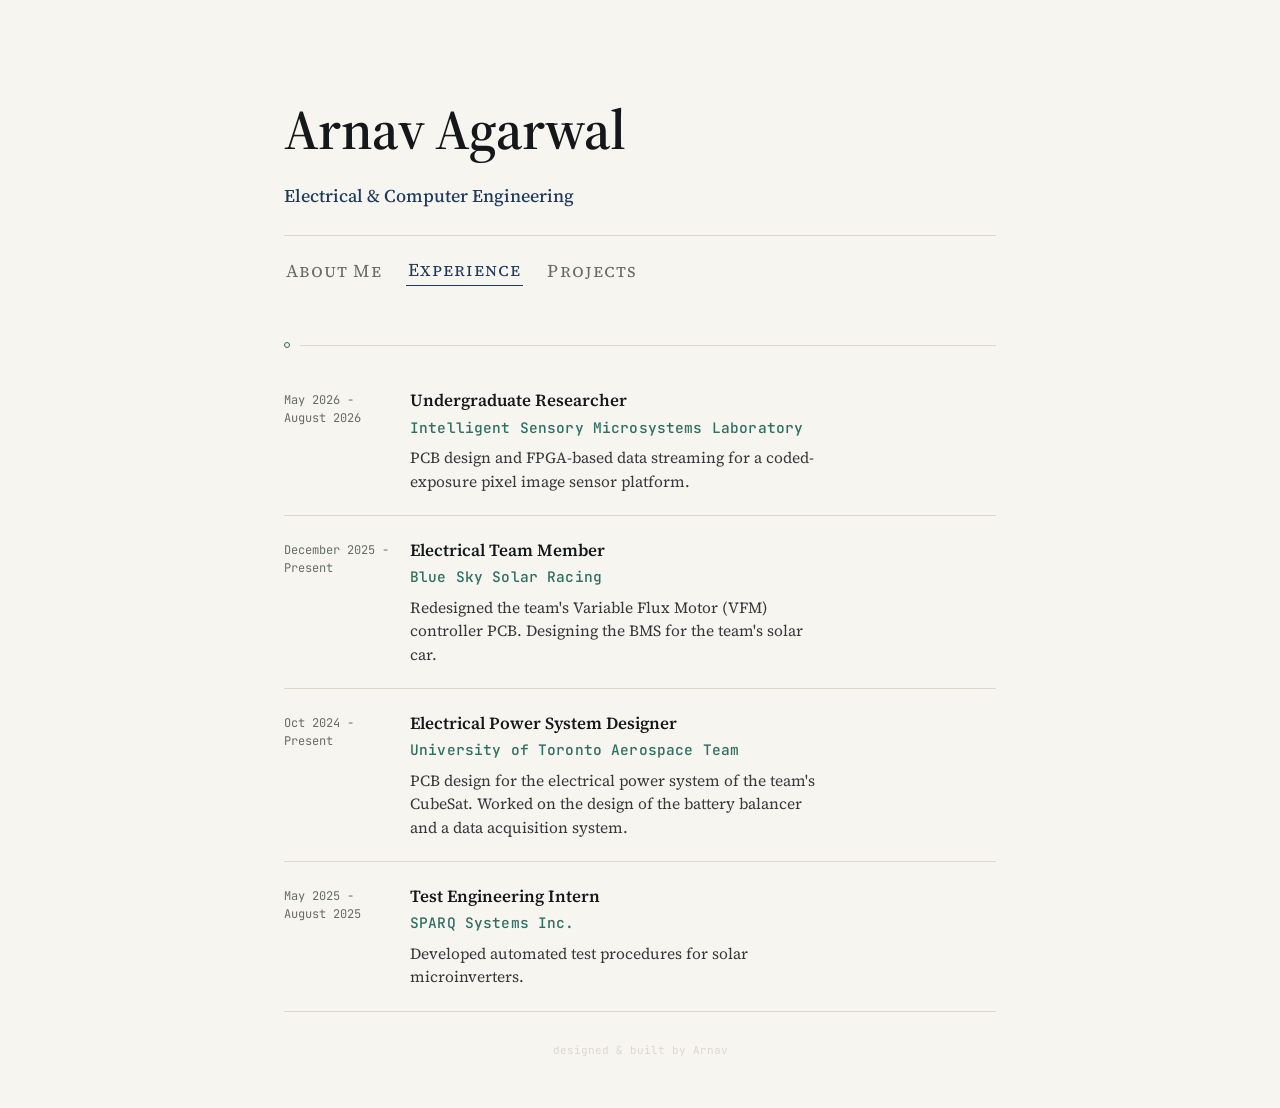
==== experience.html @ 0f244ae4 "." ====
<!DOCTYPE html>
<html lang="en">
<head>
<meta charset="UTF-8">
<meta name="viewport" content="width=device-width, initial-scale=1.0">
<title>Arnav Agarwal</title>
<link rel="preconnect" href="https://fonts.googleapis.com">
<link rel="preconnect" href="https://fonts.gstatic.com" crossorigin>
<link href="https://fonts.googleapis.com/css2?family=Source+Serif+4:opsz,wght@8..60,400;8..60,500;8..60,600&family=JetBrains+Mono:wght@400;500;600&display=swap" rel="stylesheet">
<link rel="stylesheet" href="assets/css/style.css">
</head>

<body>

<!--
  HOW TO EDIT THIS PAGE
  - Colors, fonts, spacing → assets/css/style.css (one file controls the whole site)
  - Experience entries → copy/edit a <div class="exp-item"> block below
-->

<main>

  <header class="page-head">
    <span class="name">Arnav Agarwal</span>
    <p class="role-line">Electrical &amp; Computer Engineering</p>
    <nav class="top-nav">
      <a href="index.html">About Me</a>
      <a href="experience.html" class="active">Experience</a>
      <a href="projects.html">Projects</a>
    </nav>
  </header>

  <div class="trace"><div class="via"></div><div class="seg"></div></div>

  <section id="experience">

    <div class="exp-item">
      <div class="exp-date mono">May 2026 - August 2026</div>
      <div>
        <p class="exp-role">Undergraduate Researcher</p>
        <p class="exp-org"><a href="https://www.eecg.utoronto.ca/~roman/" target="_blank" rel="noopener">Intelligent Sensory Microsystems Laboratory</a></p>
        <p class="exp-desc">PCB design and FPGA-based data streaming for a coded-exposure pixel image sensor platform.</p>
      </div>
    </div>

    <div class="exp-item">
      <div class="exp-date mono">December 2025 - Present</div>
      <div>
        <p class="exp-role">Electrical Team Member</p>
        <p class="exp-org"><a href="https://www.blueskysolar.org/" target="_blank" rel="noopener">Blue Sky Solar Racing</a></p>
        <p class="exp-desc">Redesigned the team's Variable Flux Motor (VFM) controller PCB. Designing the BMS for the team's solar car.</p>
      </div>
    </div>

    <div class="exp-item">
      <div class="exp-date mono">Oct 2024 - Present</div>
      <div>
        <p class="exp-role">Electrical Power System Designer</p>
        <p class="exp-org"><a href="https://www.utat.ca/space-systems" target="_blank" rel="noopener">University of Toronto Aerospace Team</a></p>
        <p class="exp-desc">PCB design for the electrical power system of the team's CubeSat. Worked on the design of the battery balancer and a data acquisition system.</p>
      </div>
    </div>    

    <div class="exp-item">
      <div class="exp-date mono">May 2025 - August 2025</div>
      <div>
        <p class="exp-role">Test Engineering Intern</p>
        <p class="exp-org"><a href="https://www.sparqsys.com/" target="_blank" rel="noopener">SPARQ Systems Inc.</a></p>
        <p class="exp-desc">Developed automated test procedures for solar microinverters.</p>
      </div>
    </div>

  </section>

</main>

<footer class="sig">designed &amp; built by Arnav</footer>

</body>
</html>
---- assets/css/style.css ----
/* ================================================================
   PORTFOLIO STYLESHEET
   This one file controls the look of every page (index.html +
   everything in /projects). Edit here and it updates the whole site.
   ================================================================

   QUICK EDITS
   -----------
   • Change colors           → edit the :root variables right below
   • Change fonts            → edit the font-family lines below
                                 (and the <link> tag in each HTML
                                 file's <head> if you swap providers)
   • Change page width       → --max (narrow pages) / --max-wide (nav,
                                 project detail pages)
   • Change project card     → see "PROJECTS: one per row" section
   • Change project page     → see "PROJECT DETAIL PAGE" section
     layout                    near the bottom of this file
   ================================================================ */

:root{
  /* Background tones */
  --paper: #F6F5F0;          /* page background */
  --paper-raised: #FDFCF9;   /* cards, image placeholders */

  /* Text tones */
  --ink: #15181A;            /* body text */
  --muted: #676C67;          /* secondary text, captions */

  /* Accent colors — change these two to re-theme the whole site */
  --pcb-navy: #1E3A5C;       /* primary accent: headings, links, hover states */
  --pcb-navy-soft: #E3E9F0;  /* light navy tint, used behind stack-tag labels */
  --accent: #2F6E63;         /* secondary accent: eyebrows, tags, dividers */
  --accent-soft: #DEEAE6;    /* light accent tint (currently unused, available) */

  --line: #DBD8CE;           /* hairline borders / dividers */

  /* Layout widths */
  --max: 760px;              /* home page content width */
  --max-wide: 880px;         /* nav bar + project detail page width */
}

*{ box-sizing: border-box; }
html{ scroll-behavior: smooth; }

body{
  margin: 0;
  background: var(--paper);
  color: var(--ink);
  font-family: 'Source Serif 4', Georgia, serif;   /* body/display serif */
  -webkit-font-smoothing: antialiased;
  line-height: 1.5;
}

.mono{ font-family: 'JetBrains Mono', ui-monospace, monospace; }  /* labels, dates, tags */
a{ color: inherit; }

main{ max-width: var(--max); margin: 0 auto; padding: 0 24px; }
main.wide{ max-width: var(--max-wide); }

/* ---------- Trace divider (signature element) ---------- */
.trace{
  display: flex;
  align-items: center;
  gap: 10px;
  margin: 64px 0 40px;
  color: var(--line);
}
.trace .seg{ flex: 1; height: 1px; background: var(--line); }
.trace .via{
  width: 6px; height: 6px; border-radius: 50%;
  border: 1.5px solid var(--accent);
  background: var(--paper);
  flex-shrink: 0;
}
.trace .label{
  font-family: 'JetBrains Mono', monospace;
  font-size: 11px;
  letter-spacing: 0.12em;
  color: var(--muted);
  text-transform: uppercase;
  white-space: nowrap;
}

/* ---------- Page header (name + role + top-nav) ----------
   Shared by index.html / experience.html / projects.html. Not
   sticky — it's part of the normal page flow, same as it appears
   on every page. The nav row sits under the name/role, separated
   by a hairline, with the current page underlined. */
.page-head{ padding: 88px 0 8px; }
.eyebrow{
  font-family: 'JetBrains Mono', monospace;
  font-size: 12px;
  letter-spacing: 0.14em;
  color: var(--accent);
  text-transform: uppercase;
  margin-bottom: 18px;
}
.name{
  display: block;
  font-size: clamp(38px, 6vw, 56px);
  font-weight: 600;
  margin: 0 0 10px;
  letter-spacing: -0.01em;
}
.role-line{ font-size: 18px; color: var(--pcb-navy); margin: 0 0 26px; font-weight: 500; }
.lede{ max-width: 54ch; font-size: 17px; color: var(--ink); opacity: 0.85; margin: 40px 0 0; }

nav.top-nav{
  display: flex;
  gap: 22px;
  align-items: center;
  padding-top: 18px;
  border-top: 1px solid var(--line);
  font-family: 'Source Serif 4', Georgia, serif;
  font-variant: small-caps;
  letter-spacing: 0.06em;
  font-size: 18px;
}
nav.top-nav a{
  color: var(--muted);
  text-decoration: none;
  padding: 2px 2px;
  transition: color .15s ease;
}
nav.top-nav a:hover{ color: var(--pcb-navy); }
nav.top-nav a.active{
  color: var(--pcb-navy);
  border-bottom: 1px solid var(--pcb-navy);
}

/* Consistent breathing room below the nav on every page — whether
   the next element is a section (Experience/Projects) or the trace
   divider (Home), the gap under the nav is the same 48px. */
.page-head + section,
.page-head + .trace{ margin-top: 48px; }

/* ---------- Page title (Experience / Projects) ---------- */
h1.page-title{
  font-size: clamp(34px, 5vw, 46px);
  font-weight: 600;
  letter-spacing: -0.01em;
  margin: 48px 0 12px;
}
p.page-lede{
  font-size: 15.5px;
  color: var(--muted);
  font-style: italic;
  max-width: 50ch;
  margin: 0 0 44px;
}

section h2{
  font-family: 'JetBrains Mono', monospace;
  font-size: 12.5px;
  letter-spacing: 0.14em;
  text-transform: uppercase;
  color: var(--pcb-navy);
  margin: 0 0 28px;
}

#about p{ max-width: 58ch; font-size: 17px; }

/* ---------- Experience ---------- */
.exp-item{
  display: grid;
  grid-template-columns: 108px 1fr;
  gap: 18px;
  padding: 22px 0;
  border-top: 1px solid var(--line);
}
.exp-item:first-child{ border-top: none; padding-top: 0; }
.exp-item:last-child{ border-bottom: 1px solid var(--line); }
.exp-date{ font-family: 'JetBrains Mono', monospace; font-size: 12px; color: var(--muted); padding-top: 3px; }
.exp-role{ font-size: 17px; font-weight: 600; margin: 0 0 3px; }
.exp-org{
  font-size: 14.5px; color: var(--accent); font-weight: 500; margin: 0 0 8px;
  font-family: 'JetBrains Mono', monospace; letter-spacing: 0.01em;
}
.exp-org a{ color: inherit; text-decoration: none; }
.exp-org a:hover{ text-decoration: underline; }
.exp-desc{ font-size: 15.5px; color: var(--ink); opacity: 0.85; margin: 0; max-width: 52ch; }

/* ---------- Projects: one per row, image cards ----------
   Edit these to change the size/spacing of the cards on the
   homepage. The HTML for each card lives in index.html under
   the <div class="project-list"> — copy/paste a <a class=
   "project-row"> block there to add a new project. */
.project-list{ display: grid; grid-template-columns: repeat(2, 1fr); gap: 32px 28px; }  /* 2 cards per row; gap = space between cards */
.project-row{
  display: flex;
  flex-direction: column;
  text-decoration: none;
  color: inherit;
  background: var(--paper-raised);
  border: 1px solid var(--line);
  border-radius: 4px;
  overflow: hidden;
  transition: border-color .15s ease, transform .15s ease;
}
.project-row:hover, .project-row:focus-visible{
  border-color: var(--pcb-navy);
  transform: translateY(-2px);
  outline: none;
}
.project-row-media .img-ph{
  min-height: 190px;   /* height of the image on each homepage card */
  border: none;
  border-radius: 0;
}
.project-row-body{ padding: 20px 22px 24px; }
.project-row .project-title{ font-size: 19px; font-weight: 600; margin: 0 0 8px; }
.project-row .project-desc{
  font-size: 14.5px;
  color: var(--muted);
  margin: 0 0 12px;
  max-width: 60ch;
}
.project-row .view-link{
  font-family: 'JetBrains Mono', monospace;
  font-size: 12px;
  color: var(--accent);
  letter-spacing: 0.02em;
}
.project-row:hover .view-link{ color: var(--pcb-navy); }

@media (max-width: 640px){
  .project-list{ grid-template-columns: 1fr; }
  .project-row-media .img-ph{ min-height: 200px; }
  .project-row-body{ padding: 20px; }
}

/* ---------- Contact / Footer ---------- */
#contact{ padding-bottom: 90px; }
.contact-links{ display: flex; gap: 28px; margin-top: 6px; }
.contact-links a{
  font-family: 'JetBrains Mono', monospace;
  font-size: 14px;
  text-decoration: none;
  color: var(--ink);
  border-bottom: 1px solid var(--accent);
  padding-bottom: 2px;
  transition: color .15s ease;
}
.contact-links a:hover{ color: var(--pcb-navy); border-color: var(--pcb-navy); }

footer.sig{
  text-align: center;
  font-family: 'JetBrains Mono', monospace;
  font-size: 11px;
  color: var(--line);
  padding: 30px 0 50px;
}

/* ============================================================
   PROJECT DETAIL PAGE
   Styles for the individual project pages in /projects/*.html.
   Each page uses this structure — copy an existing project page
   to make a new one, or copy these block patterns within a page
   to add more sections:

     <div class="doc-section">      ← a text block (heading + paragraphs/list)
       <h3>...</h3>
       <p>...</p>
     </div>
     <div class="doc-image">        ← a full-width image below it
       <div class="img-ph"><span class="cap">caption</span></div>
     </div>

   Repeat that pair as many times as needed. Order is just
   top-to-bottom in the HTML — no left/right alternating.
   ============================================================ */

.project-hero{ padding: 0 0 8px; }
.project-hero h1{
  font-size: clamp(32px, 5vw, 44px);
  font-weight: 600;
  margin: 0 0 14px;
  letter-spacing: -0.01em;
}
.project-hero .stack-tags{
  display: flex;
  flex-wrap: wrap;
  gap: 8px;
  margin: 0 0 20px;
}
.stack-tag{
  font-family: 'JetBrains Mono', monospace;
  font-size: 11.5px;
  color: var(--pcb-navy);
  background: var(--pcb-navy-soft);
  border: 1px solid var(--line);
  border-radius: 3px;
  padding: 4px 9px;
}
.project-hero .summary{ max-width: 100ch; margin: 0 auto; font-size: 18px; opacity: 0.9; }

/* Image placeholder — once you have a photo, just drop an <img> tag
   inside the existing div, no other changes needed:
     <div class="img-ph"><span class="cap">...</span><img src="your-image.jpg" alt="..."></div>
   The img automatically fills the frame (object-fit: cover) behind the
   caption bar, at whatever size the surrounding context defines
   (card, slider frame, lightbox, etc.) — nothing to reformat by hand. */
.img-ph{
  background:
    repeating-linear-gradient(135deg, var(--line) 0, var(--line) 1px, transparent 1px, transparent 14px),
    var(--paper-raised);
  border: 1px solid var(--line);
  border-radius: 3px;
  position: relative;
  display: flex;
  align-items: flex-end;
  min-height: 220px;
  overflow: hidden;
}
.img-ph img{
  position: absolute;
  inset: 0;
  width: 100%;
  height: 100%;
  object-fit: cover;
  display: block;
}
.img-ph .cap{
  position: relative;
  z-index: 1;
  font-family: 'JetBrains Mono', monospace;
  font-size: 11px;
  color: var(--muted);
  background: var(--paper-raised);
  padding: 8px 12px;
  border-top: 1px solid var(--line);
  width: 100%;
}

/* ---------- Image slider (replaces the old thumbnail gallery) ----------
   One image shown at a time inside <div class="slider" data-slider">.
   Pick an image with the arrows or the dots below — the mono label
   above the frame updates to that image's caption. Markup:

     <div class="slider" data-slider>
       <p class="slider-heading mono" data-slider-heading>...</p>
       <div class="slider-frame">
         <button class="slider-arrow prev" data-slider-prev>‹</button>
         <div class="slider-track">
           <div class="img-ph slide is-active" data-slide><span class="cap">...</span></div>
           <div class="img-ph slide" data-slide><span class="cap">...</span></div>
         </div>
         <button class="slider-arrow next" data-slider-next>›</button>
       </div>
       <div class="slider-dots" data-slider-dots>
         <button class="dot is-active" aria-label="Show image 1"></button>
         <button class="dot" aria-label="Show image 2"></button>
       </div>
     </div>

   Add/remove a <div class="slide"> + matching <button class="dot">
   to change the image count. No-JS fallback shows the first slide. */
.slider{ margin: 44px 0; }
.slider-heading{
  font-family: 'JetBrains Mono', monospace;
  font-size: 13px;
  letter-spacing: 0.06em;
  color: var(--accent);
  margin: 0 0 14px;
  transition: opacity .15s ease;
}
.slider-frame{ display: flex; align-items: center; gap: 14px; }
.slider-track{ flex: 1; min-width: 0; }
.slider-track .slide{ display: none; cursor: zoom-in; }
.slider-track .slide.is-active{ display: flex; }
.slider-track .img-ph{ width: 100%; min-height: 300px; }
.slider-arrow{
  flex-shrink: 0;
  width: 38px;
  height: 38px;
  border-radius: 50%;
  border: 1px solid var(--line);
  background: var(--paper-raised);
  color: var(--muted);
  font-size: 17px;
  line-height: 1;
  cursor: pointer;
  display: flex;
  align-items: center;
  justify-content: center;
  transition: color .15s ease, border-color .15s ease;
}
.slider-arrow:hover, .slider-arrow:focus-visible{ color: var(--pcb-navy); border-color: var(--pcb-navy); outline: none; }
.slider-dots{ display: flex; justify-content: center; gap: 9px; margin-top: 16px; }
.slider-dots .dot{
  width: 7px;
  height: 7px;
  padding: 0;
  border-radius: 50%;
  border: 1.5px solid var(--line);
  background: transparent;
  cursor: pointer;
  transition: background-color .15s ease, border-color .15s ease;
}
.slider-dots .dot:hover{ border-color: var(--pcb-navy); }
.slider-dots .dot.is-active{ background: var(--accent); border-color: var(--accent); }

@media (max-width: 620px){
  .slider-track .img-ph{ min-height: 220px; }
  .slider-frame{ gap: 8px; }
  .slider-arrow{ width: 32px; height: 32px; font-size: 15px; }
}

/* Document-style flow: single column, full-width images */
.doc-section{ margin: 48px auto; max-width: 100ch; }
.doc-section h3{
  font-size: 21px;
  font-weight: 600;
  margin: 0 0 12px;
}
.doc-section p{ font-size: 16px; opacity: 0.88; margin: 0 0 12px; }
.doc-section ul{ padding-left: 20px; margin: 0 0 12px; font-size: 15.5px; opacity: 0.88; }
.doc-section li{ margin-bottom: 6px; }

.doc-section--figure{ max-width: none; }

.doc-image{ margin: 40px 0; }
.doc-image .img-ph{ width: 100%; min-height: 340px; }
.doc-image img{
  width: 100%;
  display: block;
  border: 1px solid var(--line);
  border-radius: 3px;
}

/* Centered, sized figure with a mono-style label (block/system diagrams etc.) */
.doc-figure{
  margin: 24px auto 0;
  max-width: 760px;
  text-align: center;
}
.doc-figure img{
  width: 100%;
  display: block;
  border: 1px solid var(--line);
  border-radius: 3px;
  background: var(--paper-raised);
  padding: 10px;
  box-sizing: border-box;
}
.doc-figure figcaption{
  font-family: 'JetBrains Mono', monospace;
  font-size: 11.5px;
  letter-spacing: 0.04em;
  color: var(--muted);
  margin-top: 12px;
}

/* Full-width feature image */
.feature-img .img-ph{ min-height: 320px; margin: 48px 0; }

/* Lightbox */
.lightbox-overlay{
  position: fixed;
  inset: 0;
  background: rgba(21,24,26,0.82);
  display: none;
  align-items: center;
  justify-content: center;
  padding: 40px;
  z-index: 60;
}
.lightbox-overlay.open{ display: flex; }
.lightbox-overlay .img-ph{
  width: 100%;
  max-width: 720px;
  min-height: 420px;
}
.lightbox-overlay .img-ph img{ object-fit: contain; }
.lightbox-close{
  position: fixed;
  top: 24px;
  right: 30px;
  background: none;
  border: none;
  color: var(--paper);
  font-family: 'JetBrains Mono', monospace;
  font-size: 26px;
  cursor: pointer;
}

.project-nav{
  display: flex;
  justify-content: space-between;
  padding: 40px 0 20px;
  border-top: 1px solid var(--line);
  margin-top: 40px;
}
.project-nav a{
  font-family: 'JetBrains Mono', monospace;
  font-size: 12.5px;
  text-decoration: none;
  color: var(--muted);
  transition: color .15s ease;
}
.project-nav a:hover{ color: var(--pcb-navy); }

@media (prefers-reduced-motion: reduce){
  html{ scroll-behavior: auto; }
}
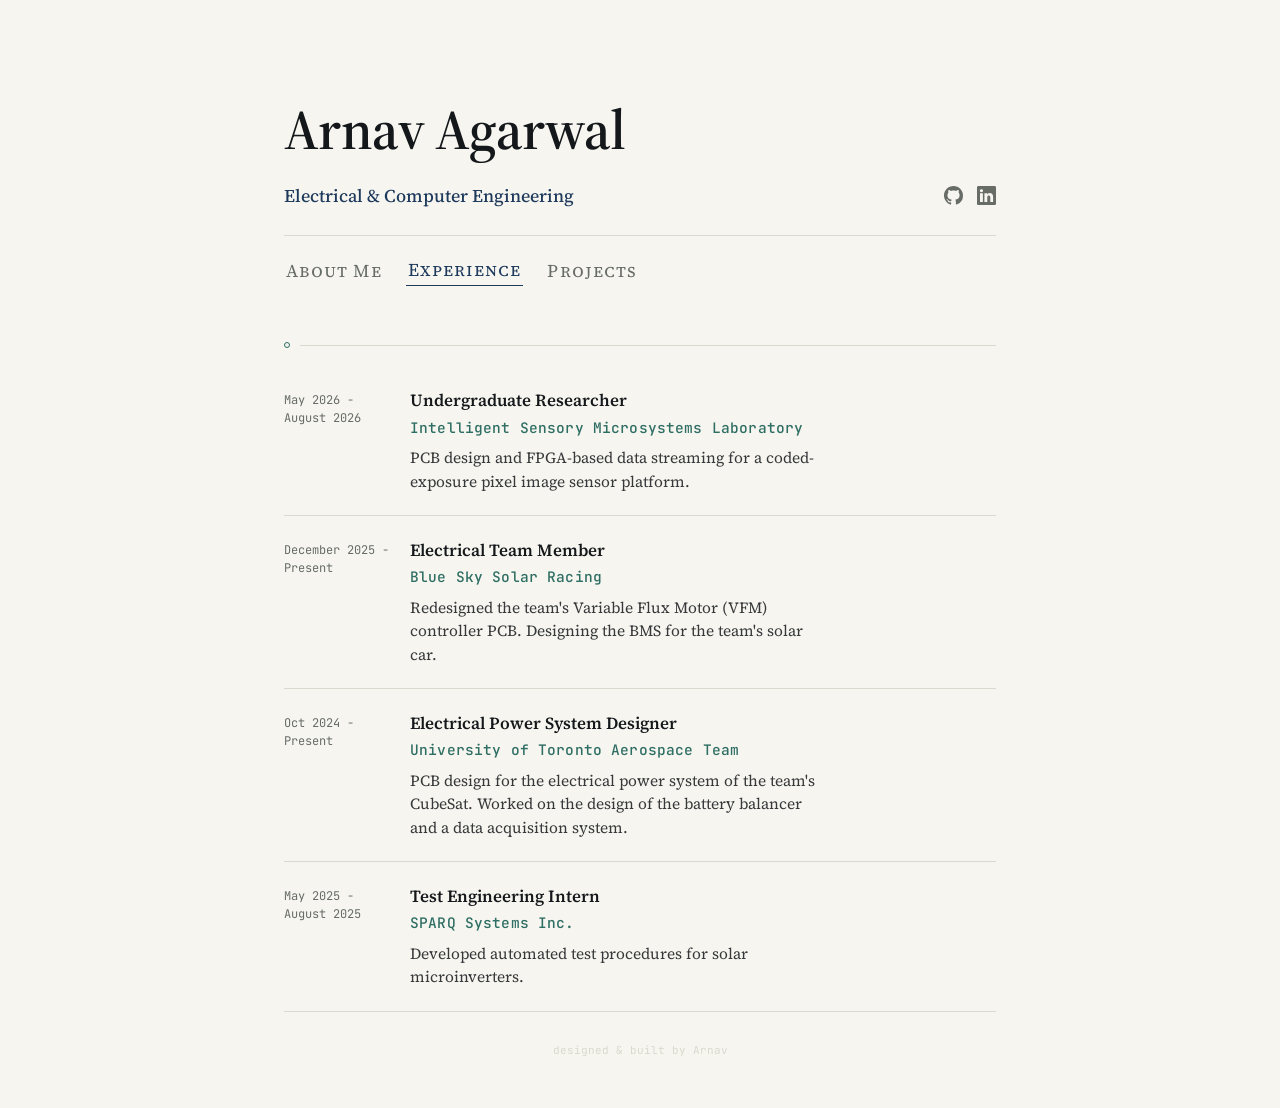
==== commit 60eecdaa: "icons" ====
--- a/experience.html
+++ b/experience.html
@@ -22,7 +22,17 @@
 
   <header class="page-head">
     <span class="name">Arnav Agarwal</span>
-    <p class="role-line">Electrical &amp; Computer Engineering</p>
+    <div class="role-row">
+      <p class="role-line">Electrical &amp; Computer Engineering</p>
+      <div class="social-links">
+        <a href="#" target="_blank" rel="noopener" aria-label="GitHub">
+          <svg viewBox="0 0 16 16" aria-hidden="true"><path fill-rule="evenodd" d="M8 0C3.58 0 0 3.58 0 8c0 3.54 2.29 6.53 5.47 7.59.4.07.55-.17.55-.38 0-.19-.01-.82-.01-1.49-2.01.37-2.53-.49-2.69-.94-.09-.23-.48-.94-.82-1.13-.28-.15-.68-.52-.01-.53.63-.01 1.08.58 1.23.82.72 1.21 1.87.87 2.33.66.07-.52.28-.87.51-1.07-1.78-.2-3.64-.89-3.64-3.95 0-.87.31-1.59.82-2.15-.08-.2-.36-1.02.08-2.12 0 0 .67-.21 2.2.82.64-.18 1.32-.27 2-.27.68 0 1.36.09 2 .27 1.53-1.04 2.2-.82 2.2-.82.44 1.1.16 1.92.08 2.12.51.56.82 1.27.82 2.15 0 3.07-1.87 3.75-3.65 3.95.29.25.54.73.54 1.48 0 1.07-.01 1.93-.01 2.2 0 .21.15.46.55.38A8.013 8.013 0 0 0 16 8c0-4.42-3.58-8-8-8z"/></svg>
+        </a>
+        <a href="#" target="_blank" rel="noopener" aria-label="LinkedIn">
+          <svg viewBox="0 0 16 16" aria-hidden="true"><path d="M0 1.146C0 .513.526 0 1.175 0h13.65C15.474 0 16 .513 16 1.146v13.708c0 .633-.526 1.146-1.175 1.146H1.175C.526 16 0 15.487 0 14.854V1.146zm4.943 12.248V6.169H2.542v7.225h2.401zm-1.2-8.212c.837 0 1.358-.554 1.358-1.248-.015-.709-.52-1.248-1.342-1.248-.822 0-1.359.54-1.359 1.248 0 .694.521 1.248 1.327 1.248h.016zm4.908 8.212V9.359c0-.216.016-.432.08-.586.173-.431.568-.878 1.232-.878.869 0 1.216.662 1.216 1.634v3.865h2.401V9.25c0-2.22-1.184-3.252-2.764-3.252-1.274 0-1.845.7-2.165 1.193v.025h-.016l.016-.025V6.169h-2.4c.03.678 0 7.225 0 7.225h2.4z"/></svg>
+        </a>
+      </div>
+    </div>
     <nav class="top-nav">
       <a href="index.html">About Me</a>
       <a href="experience.html" class="active">Experience</a>
--- a/assets/css/style.css
+++ b/assets/css/style.css
@@ -102,8 +102,24 @@
   margin: 0 0 10px;
   letter-spacing: -0.01em;
 }
-.role-line{ font-size: 18px; color: var(--pcb-navy); margin: 0 0 26px; font-weight: 500; }
+.role-line{ font-size: 18px; color: var(--pcb-navy); margin: 0; font-weight: 500; }
 .lede{ max-width: 54ch; font-size: 17px; color: var(--ink); opacity: 0.85; margin: 40px 0 0; }
+
+.role-row{
+  display: flex;
+  align-items: center;
+  justify-content: space-between;
+  gap: 16px;
+  margin: 0 0 26px;
+}
+.social-links{ display: flex; gap: 14px; flex-shrink: 0; }
+.social-links a{
+  color: var(--muted);
+  display: flex;
+  transition: color .15s ease;
+}
+.social-links a:hover{ color: var(--pcb-navy); }
+.social-links svg{ width: 19px; height: 19px; fill: currentColor; display: block; }
 
 nav.top-nav{
   display: flex;
@@ -320,6 +336,10 @@
   object-fit: cover;
   display: block;
 }
+/* Anchors the crop to the top-left corner instead of the default
+   center, so the image still fills the box edge-to-edge but any
+   trimming happens off the right/bottom side. */
+.img-ph.anchor-top-left img{ object-position: left top; }
 .img-ph .cap{
   position: relative;
   z-index: 1;
@@ -434,8 +454,10 @@
   max-width: 760px;
   text-align: center;
 }
-.doc-figure img{
+.doc-figure img,
+.doc-figure video{
   width: 100%;
+  height: auto;
   display: block;
   border: 1px solid var(--line);
   border-radius: 3px;
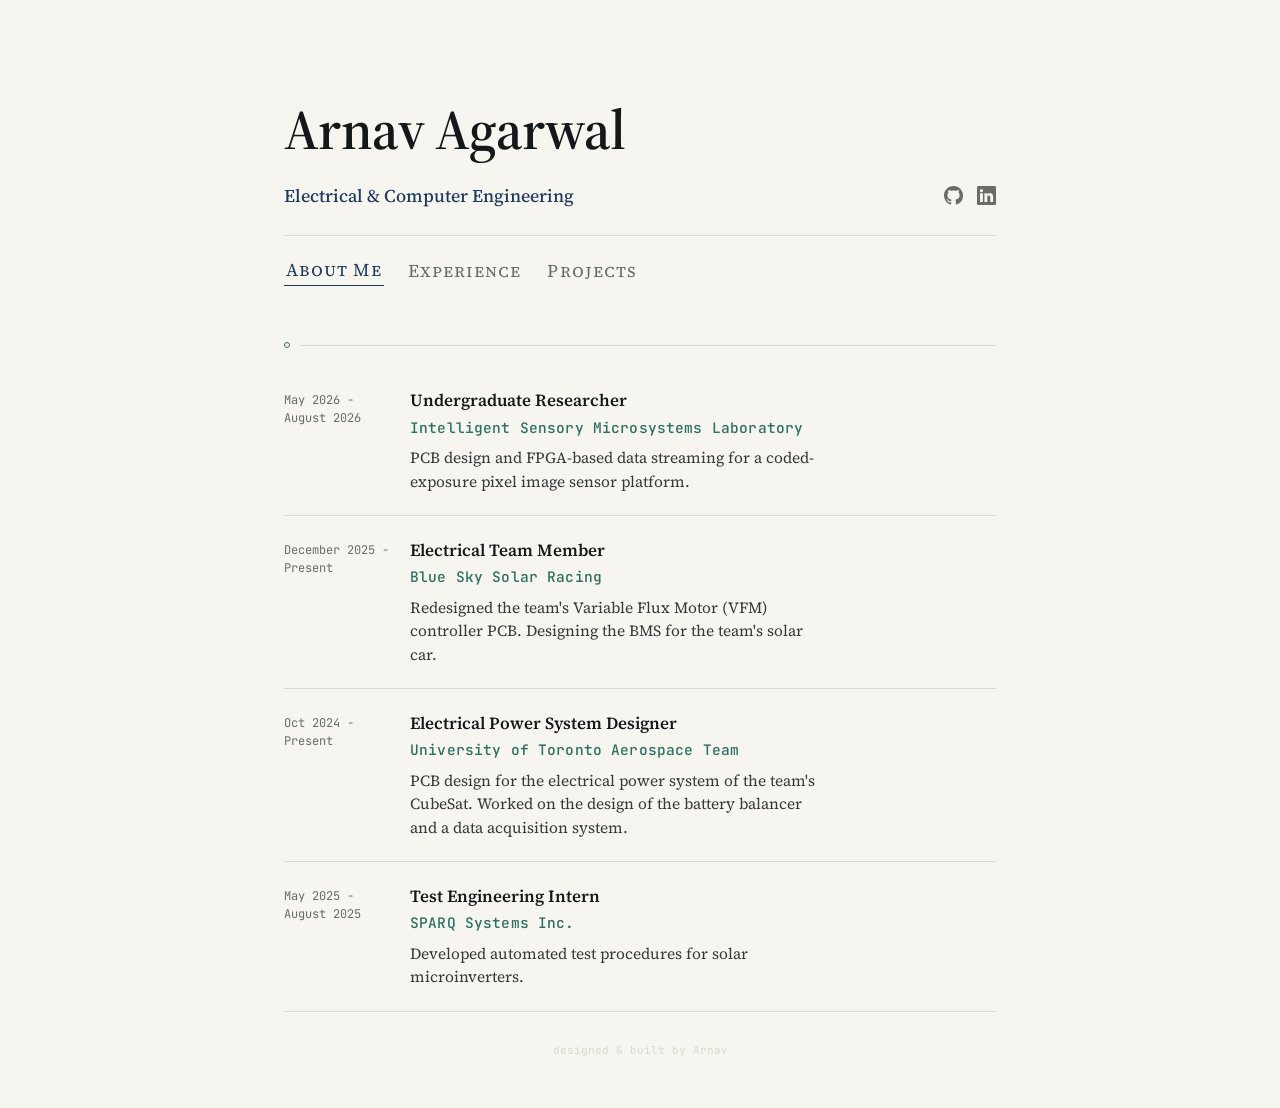
==== commit df39b30b: "links" ====
--- a/experience.html
+++ b/experience.html
@@ -25,17 +25,17 @@
     <div class="role-row">
       <p class="role-line">Electrical &amp; Computer Engineering</p>
       <div class="social-links">
-        <a href="#" target="_blank" rel="noopener" aria-label="GitHub">
+        <a href="https://github.com/arnyagrwl" target="_blank" rel="noopener" aria-label="GitHub">
           <svg viewBox="0 0 16 16" aria-hidden="true"><path fill-rule="evenodd" d="M8 0C3.58 0 0 3.58 0 8c0 3.54 2.29 6.53 5.47 7.59.4.07.55-.17.55-.38 0-.19-.01-.82-.01-1.49-2.01.37-2.53-.49-2.69-.94-.09-.23-.48-.94-.82-1.13-.28-.15-.68-.52-.01-.53.63-.01 1.08.58 1.23.82.72 1.21 1.87.87 2.33.66.07-.52.28-.87.51-1.07-1.78-.2-3.64-.89-3.64-3.95 0-.87.31-1.59.82-2.15-.08-.2-.36-1.02.08-2.12 0 0 .67-.21 2.2.82.64-.18 1.32-.27 2-.27.68 0 1.36.09 2 .27 1.53-1.04 2.2-.82 2.2-.82.44 1.1.16 1.92.08 2.12.51.56.82 1.27.82 2.15 0 3.07-1.87 3.75-3.65 3.95.29.25.54.73.54 1.48 0 1.07-.01 1.93-.01 2.2 0 .21.15.46.55.38A8.013 8.013 0 0 0 16 8c0-4.42-3.58-8-8-8z"/></svg>
         </a>
-        <a href="#" target="_blank" rel="noopener" aria-label="LinkedIn">
+        <a href="https://www.linkedin.com/in/arnavk-agarwal" target="_blank" rel="noopener" aria-label="LinkedIn">
           <svg viewBox="0 0 16 16" aria-hidden="true"><path d="M0 1.146C0 .513.526 0 1.175 0h13.65C15.474 0 16 .513 16 1.146v13.708c0 .633-.526 1.146-1.175 1.146H1.175C.526 16 0 15.487 0 14.854V1.146zm4.943 12.248V6.169H2.542v7.225h2.401zm-1.2-8.212c.837 0 1.358-.554 1.358-1.248-.015-.709-.52-1.248-1.342-1.248-.822 0-1.359.54-1.359 1.248 0 .694.521 1.248 1.327 1.248h.016zm4.908 8.212V9.359c0-.216.016-.432.08-.586.173-.431.568-.878 1.232-.878.869 0 1.216.662 1.216 1.634v3.865h2.401V9.25c0-2.22-1.184-3.252-2.764-3.252-1.274 0-1.845.7-2.165 1.193v.025h-.016l.016-.025V6.169h-2.4c.03.678 0 7.225 0 7.225h2.4z"/></svg>
         </a>
       </div>
     </div>
     <nav class="top-nav">
-      <a href="index.html">About Me</a>
-      <a href="experience.html" class="active">Experience</a>
+      <a href="index.html" class="active">About Me</a>
+      <a href="experience.html">Experience</a>
       <a href="projects.html">Projects</a>
     </nav>
   </header>
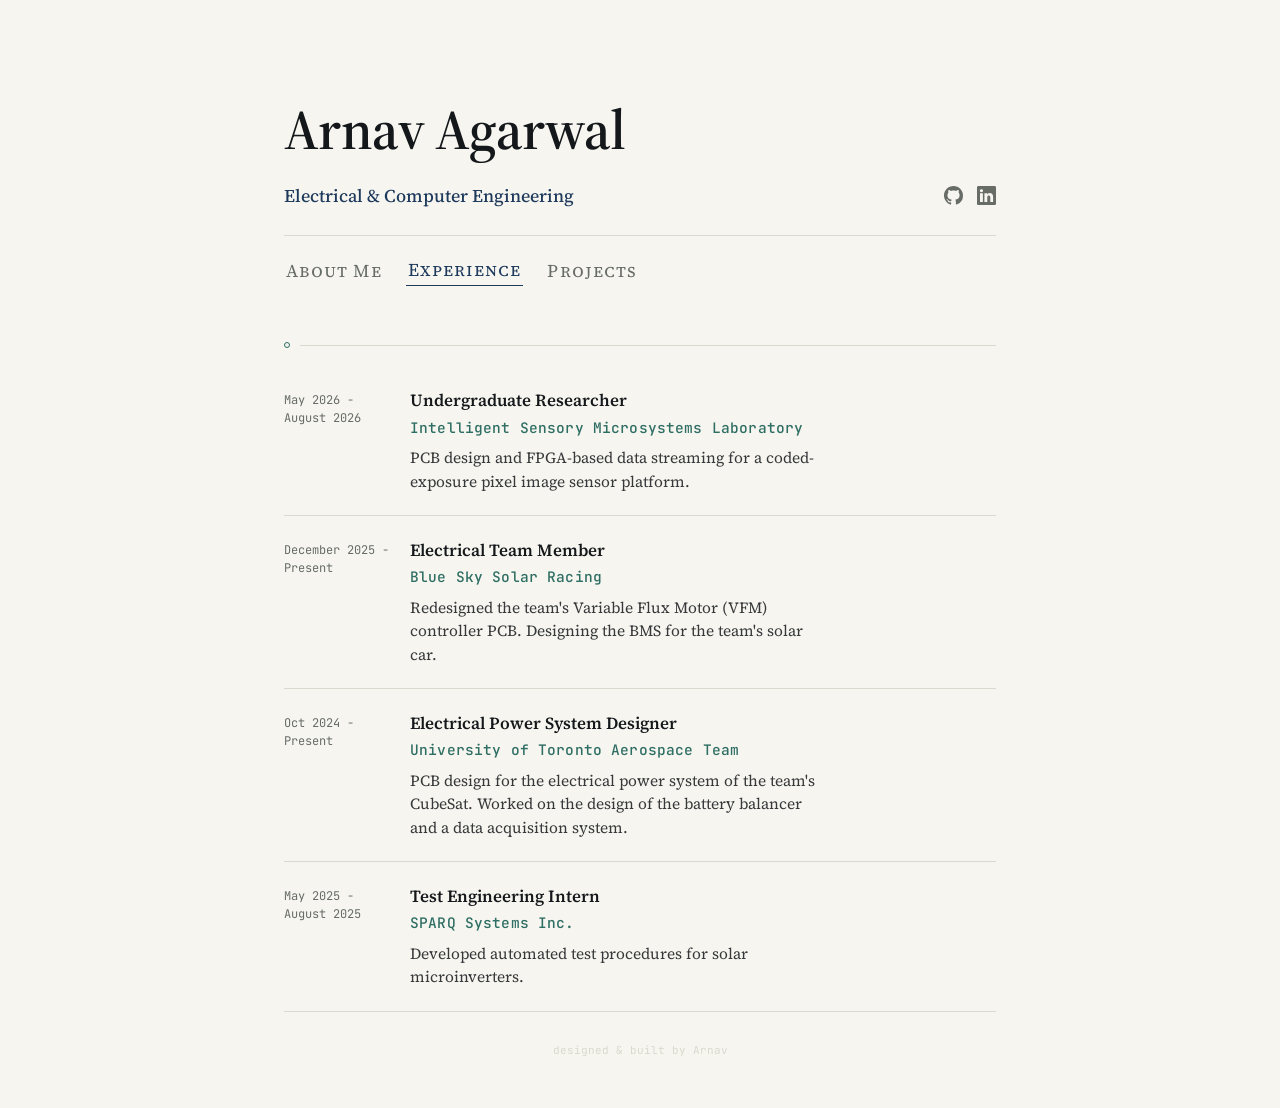
==== commit 1208ad6d: "fixed issue with nav" ====
--- a/experience.html
+++ b/experience.html
@@ -34,8 +34,8 @@
       </div>
     </div>
     <nav class="top-nav">
-      <a href="index.html" class="active">About Me</a>
-      <a href="experience.html">Experience</a>
+      <a href="index.html">About Me</a>
+      <a href="experience.html" class="active">Experience</a>
       <a href="projects.html">Projects</a>
     </nav>
   </header>
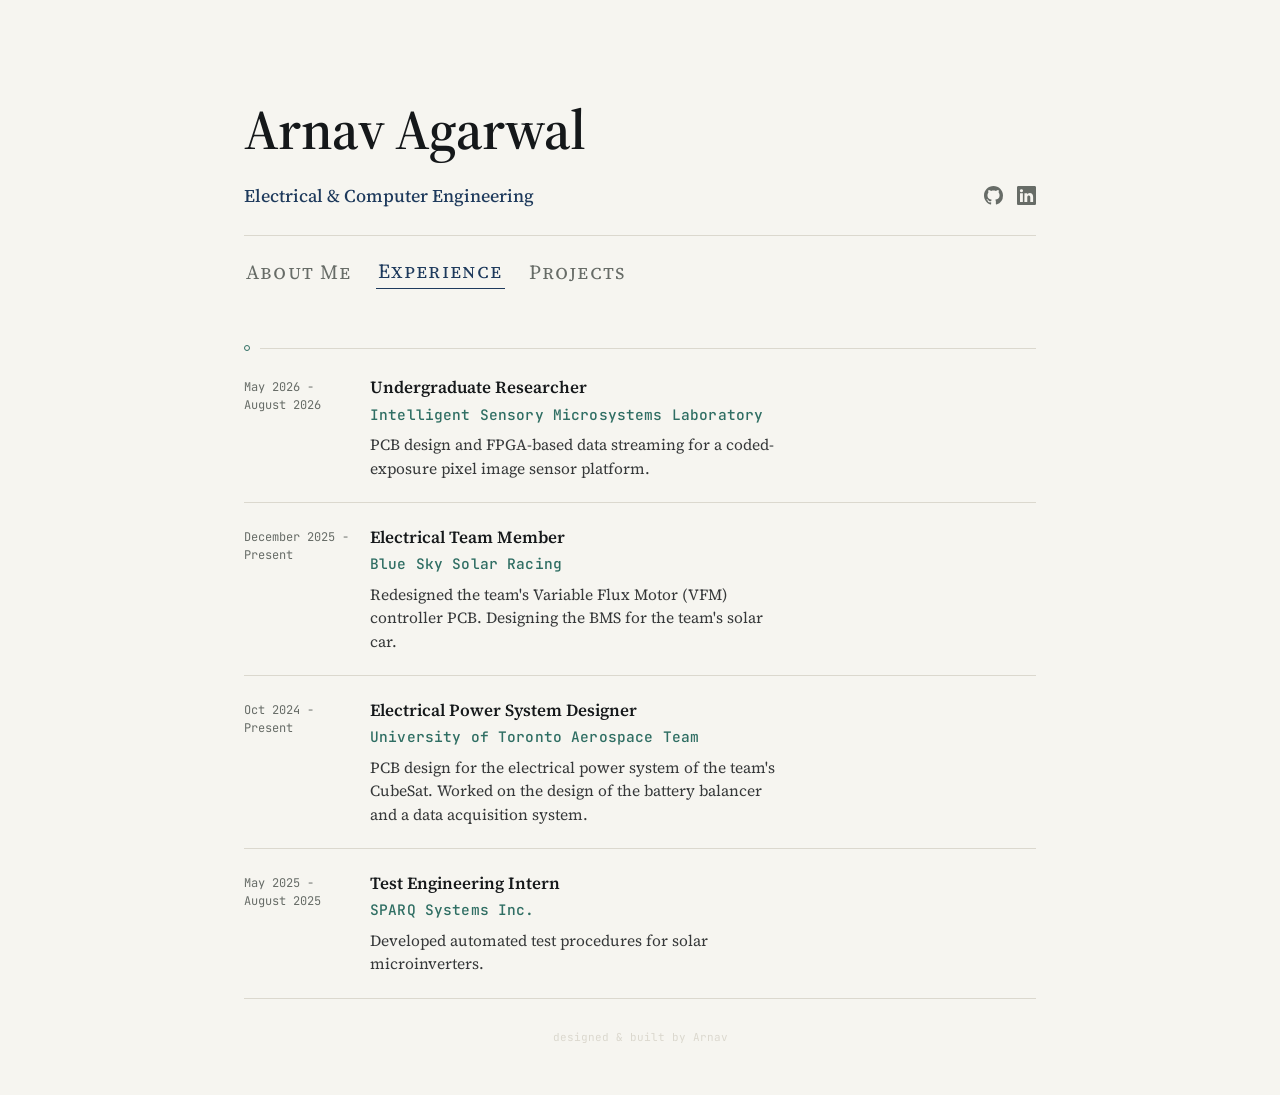
==== commit 64ee03ae: "." ====
--- a/experience.html
+++ b/experience.html
@@ -34,9 +34,9 @@
       </div>
     </div>
     <nav class="top-nav">
-      <a href="index.html">About Me</a>
-      <a href="experience.html" class="active">Experience</a>
-      <a href="projects.html">Projects</a>
+      <a href="/">About Me</a>
+      <a href="/experience" class="active">Experience</a>
+      <a href="/projects">Projects</a>
     </nav>
   </header>
 
--- a/assets/css/style.css
+++ b/assets/css/style.css
@@ -35,8 +35,8 @@
   --line: #DBD8CE;           /* hairline borders / dividers */
 
   /* Layout widths */
-  --max: 760px;              /* home page content width */
-  --max-wide: 880px;         /* nav bar + project detail page width */
+  --max: 840px;              /* home page content width */
+  --max-wide: 840px;         /* nav bar + project detail page width */
 }
 
 *{ box-sizing: border-box; }
@@ -130,7 +130,7 @@
   font-family: 'Source Serif 4', Georgia, serif;
   font-variant: small-caps;
   letter-spacing: 0.06em;
-  font-size: 18px;
+  font-size: 20px;
 }
 nav.top-nav a{
   color: var(--muted);
@@ -177,6 +177,7 @@
 #about p{ max-width: 58ch; font-size: 17px; }
 
 /* ---------- Experience ---------- */
+#experience{ margin-top: -16px; }
 .exp-item{
   display: grid;
   grid-template-columns: 108px 1fr;
